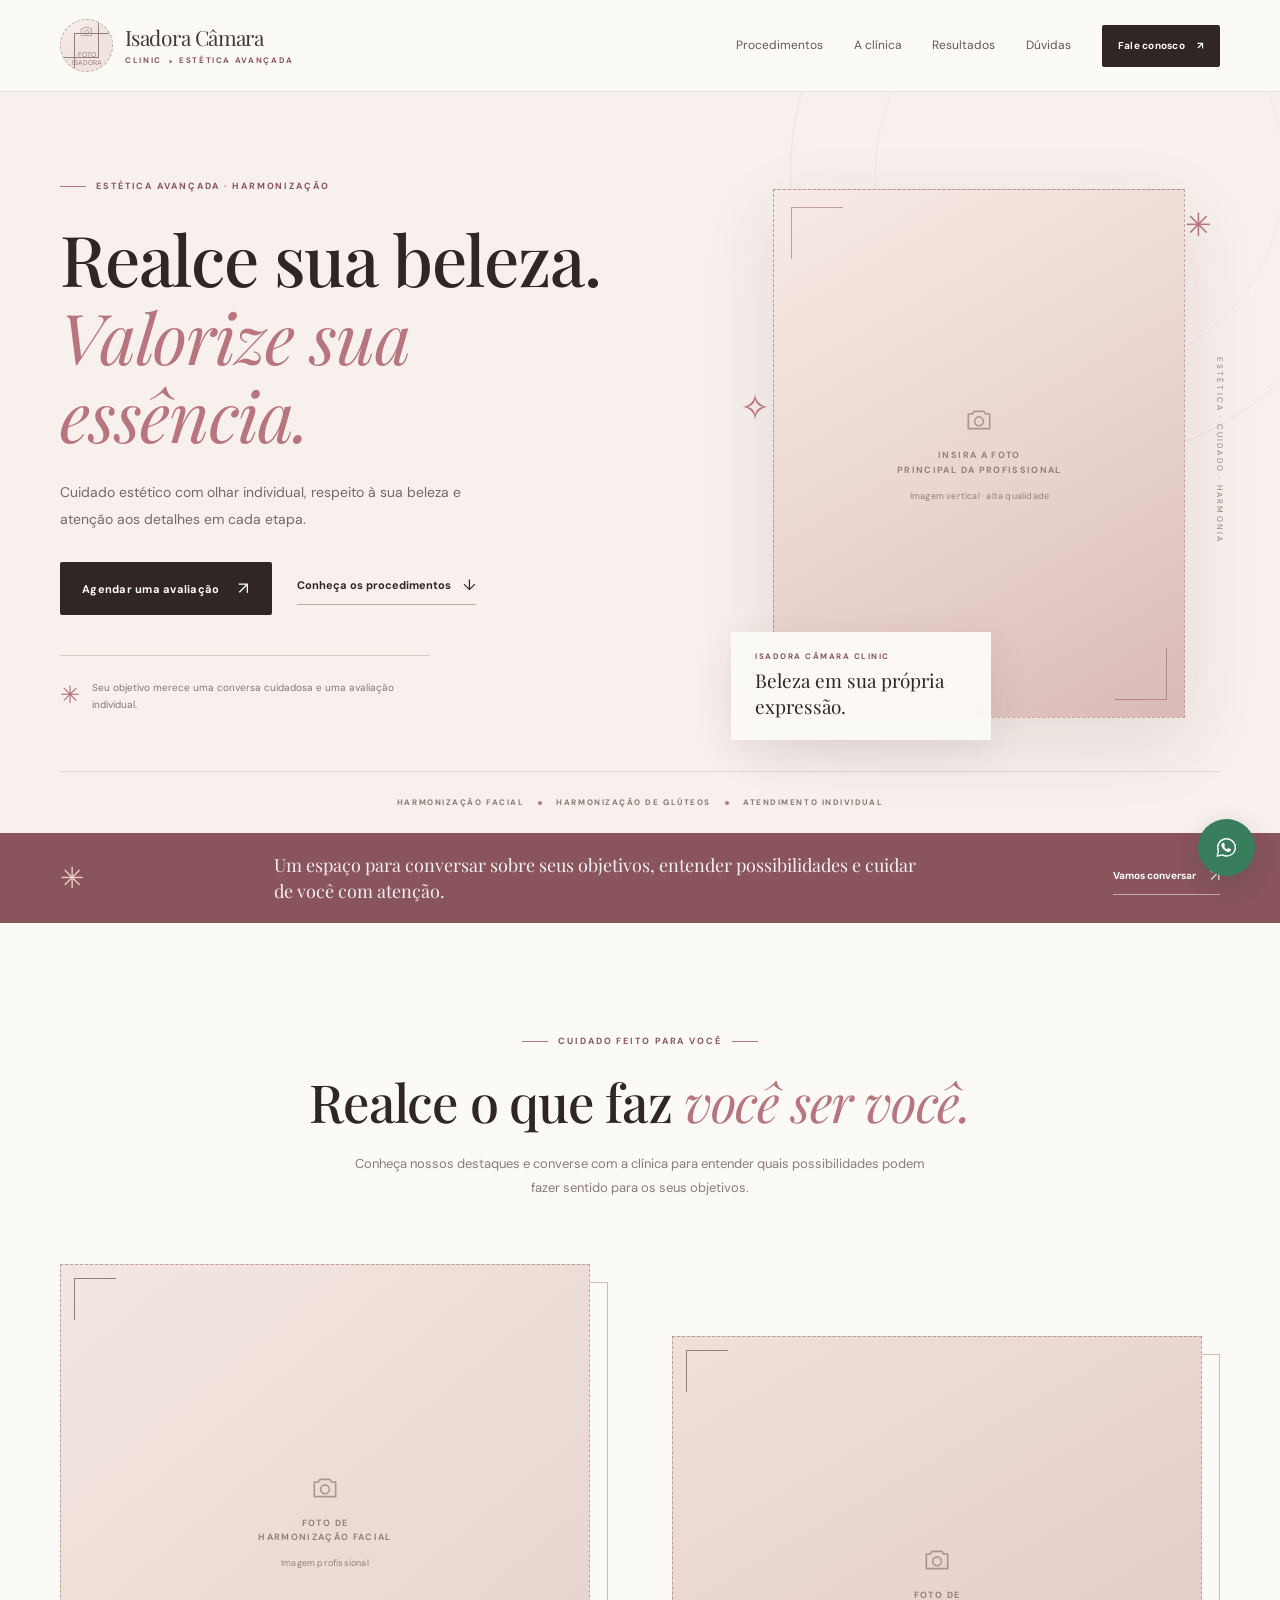
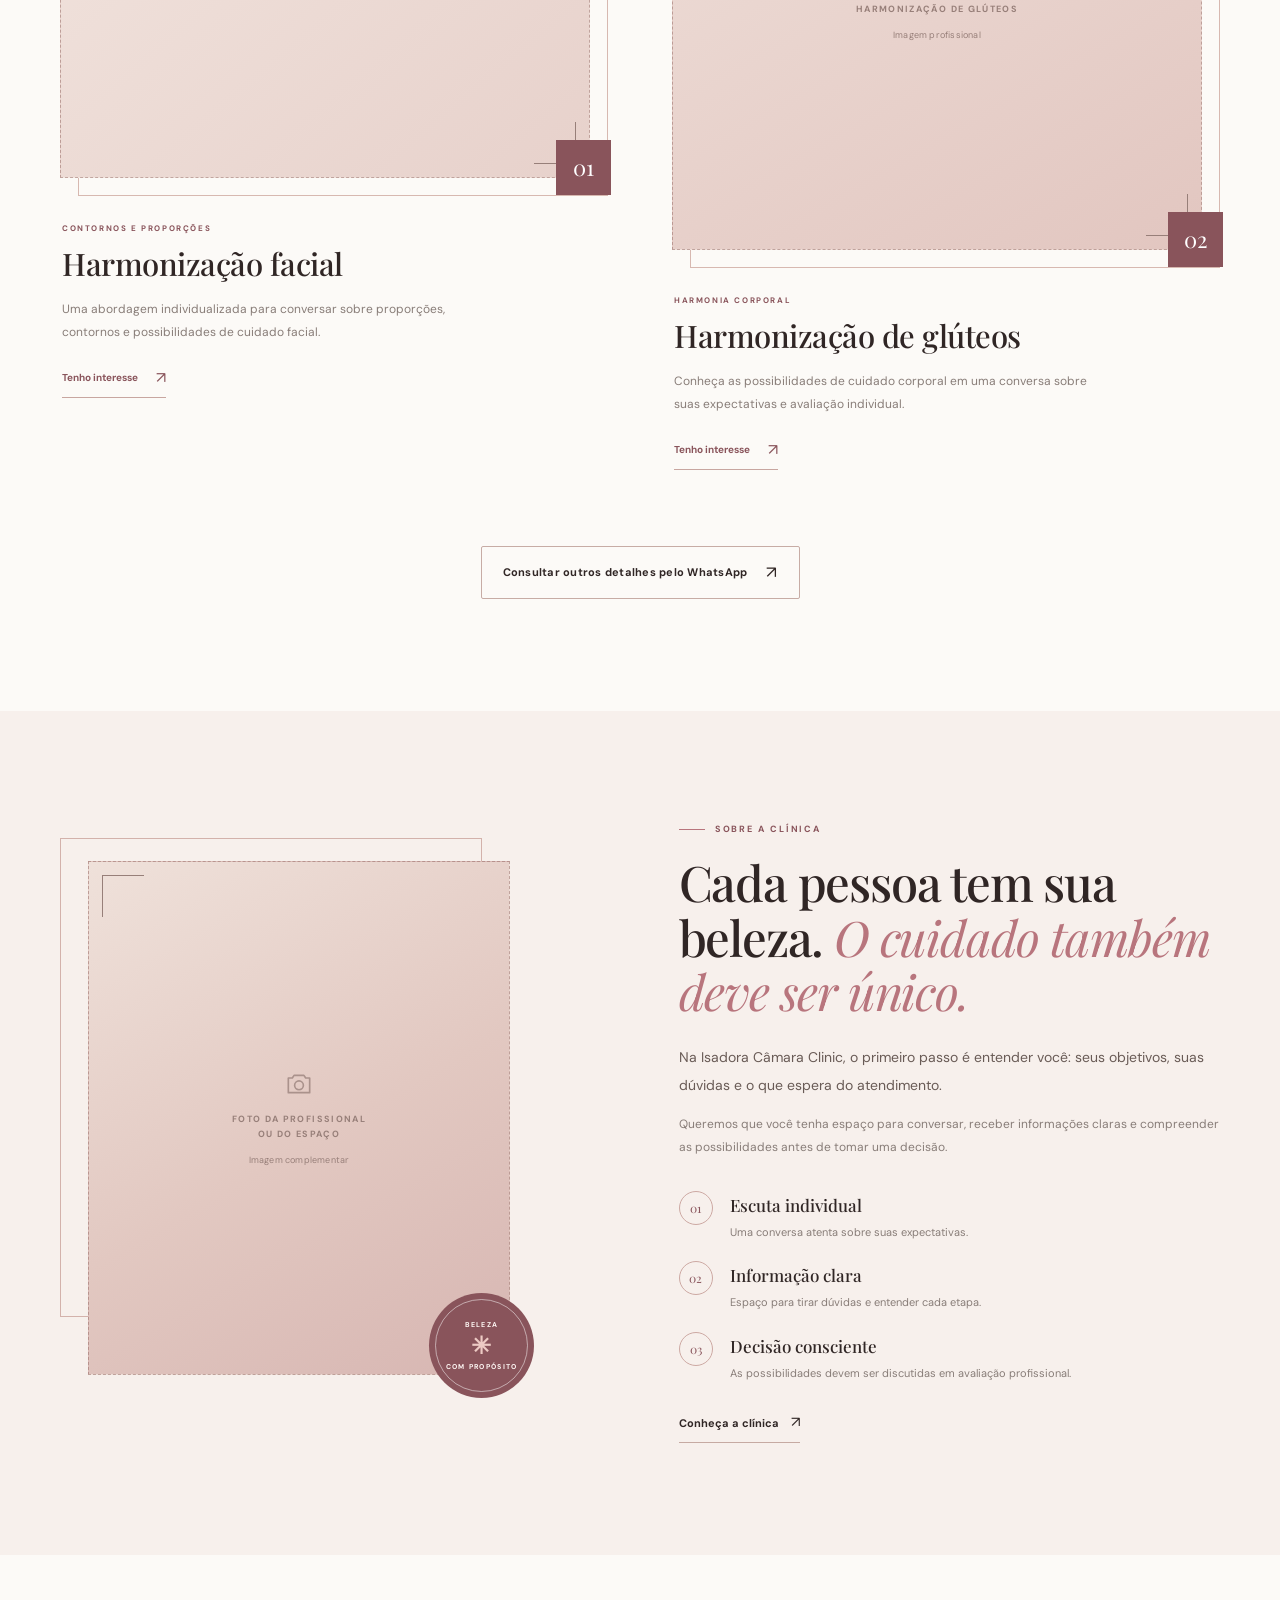
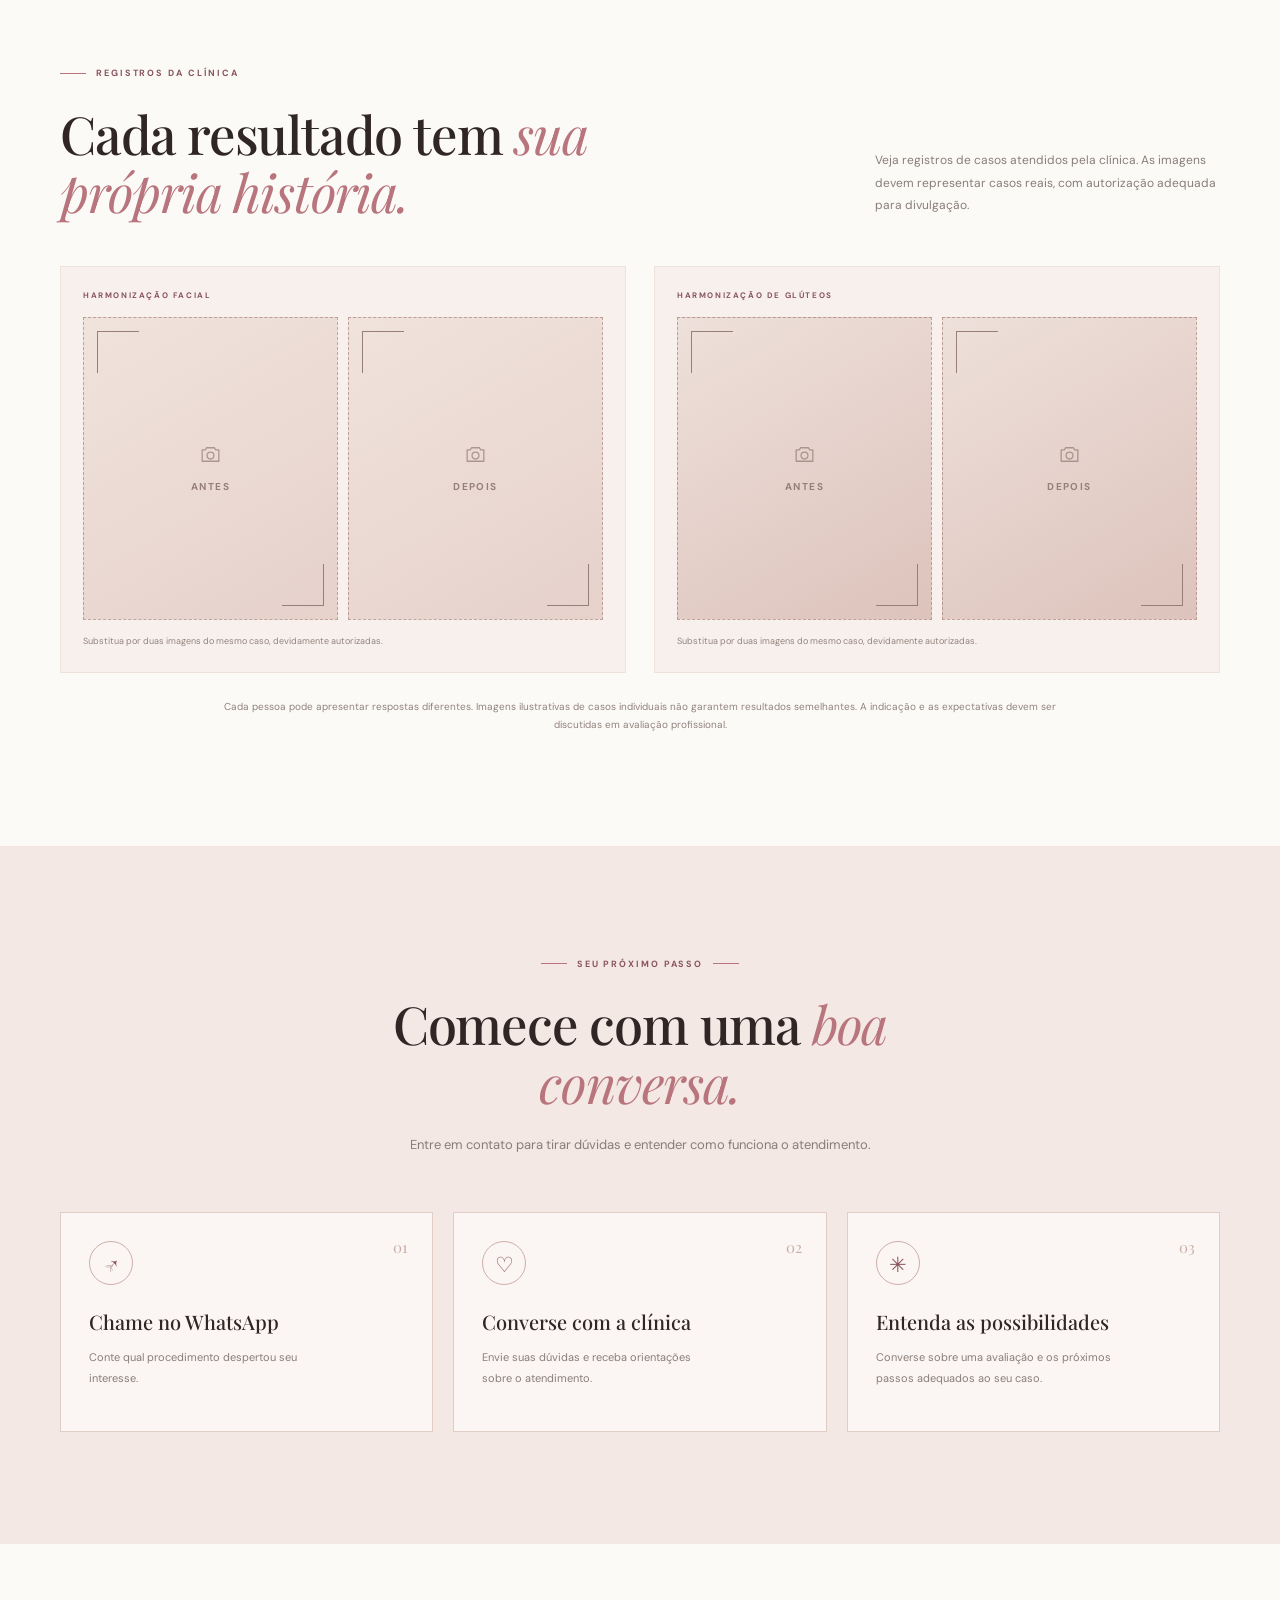
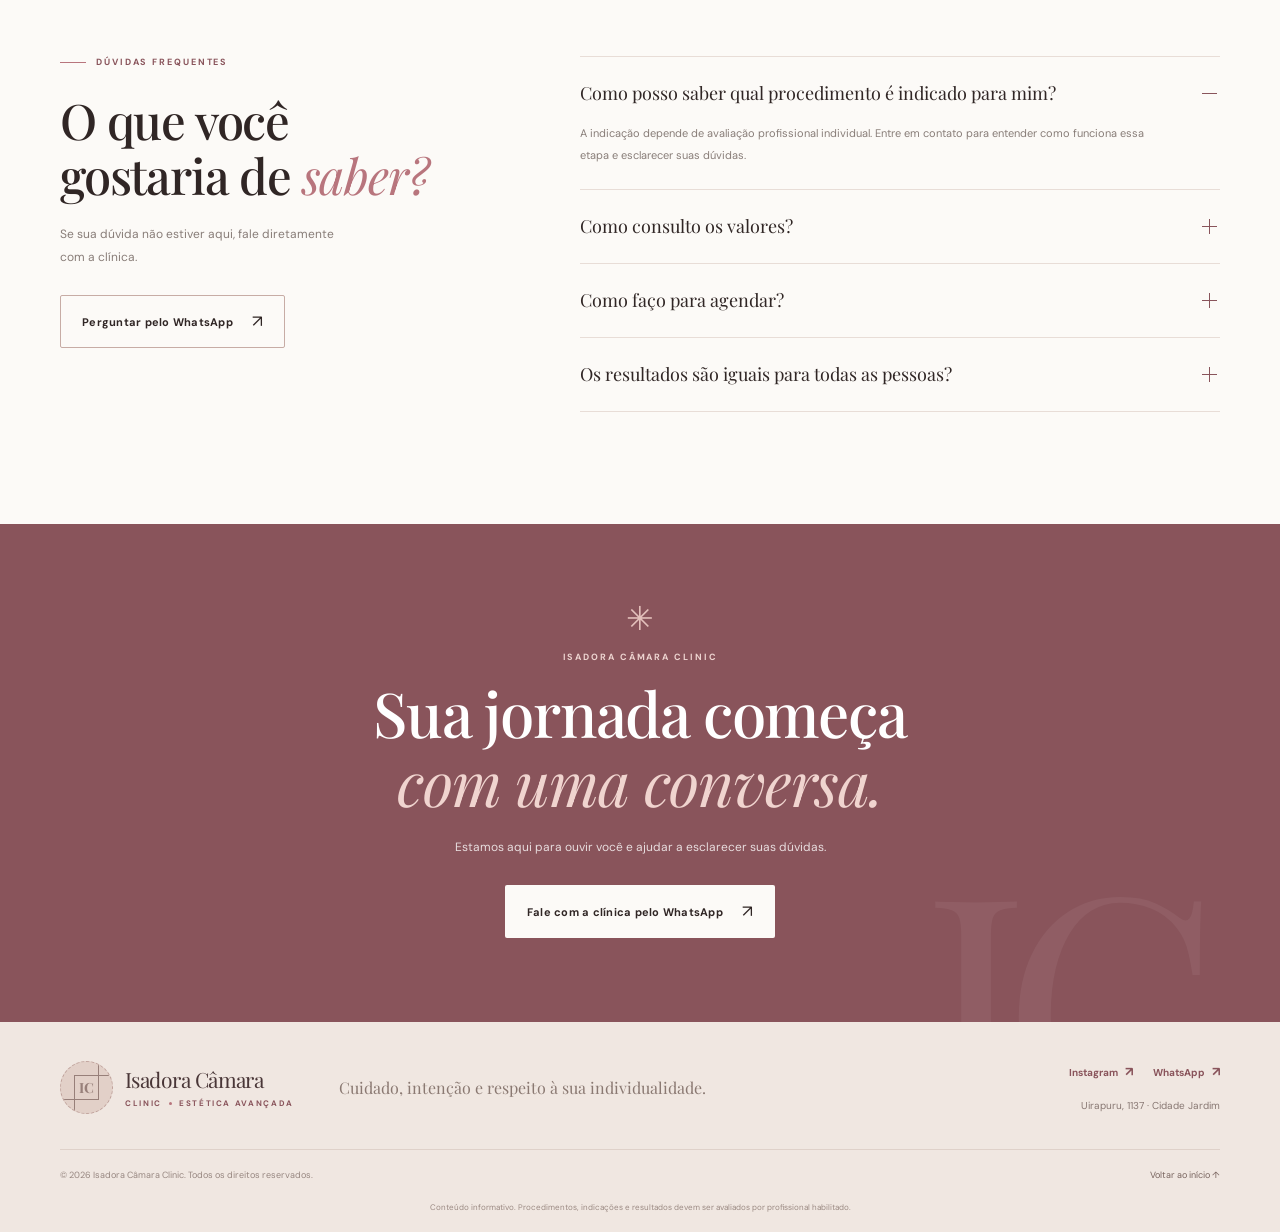
==== index.html @ d54d8a69 "add" ====
<!DOCTYPE html>
<html lang="pt-BR">
<head>
    <meta charset="UTF-8">
    <meta name="viewport" content="width=device-width, initial-scale=1.0">

    <title>Isadora Câmara Clinic</title>

    <meta http-equiv="refresh" content="0; url=./public/pages/index.html">

    <script>
        window.location.replace("./public/pages/index.html");
    </script>
</head>
<body>
    <p>
        Abrindo a landing page...
        <a href="./public/pages/index.html">
            Clique aqui se a página não abrir automaticamente.
        </a>
    </p>
</body>
</html>
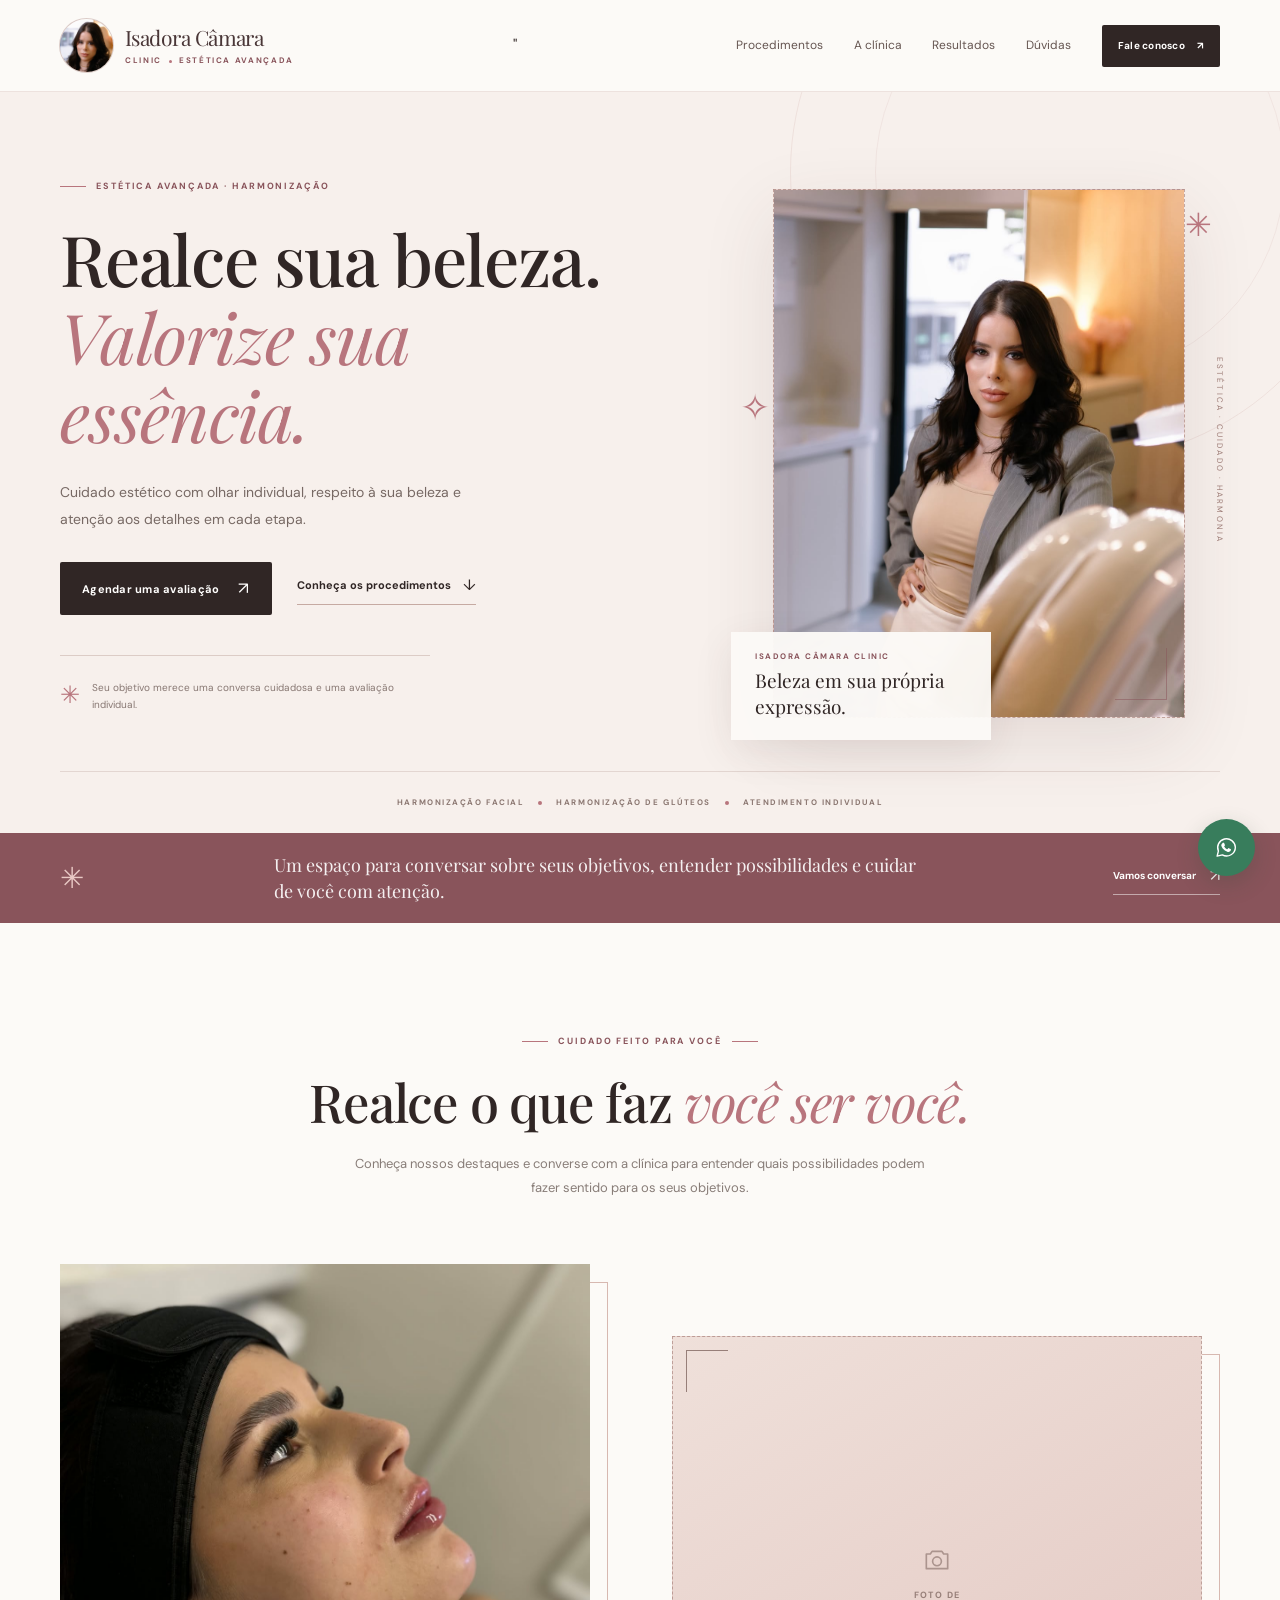
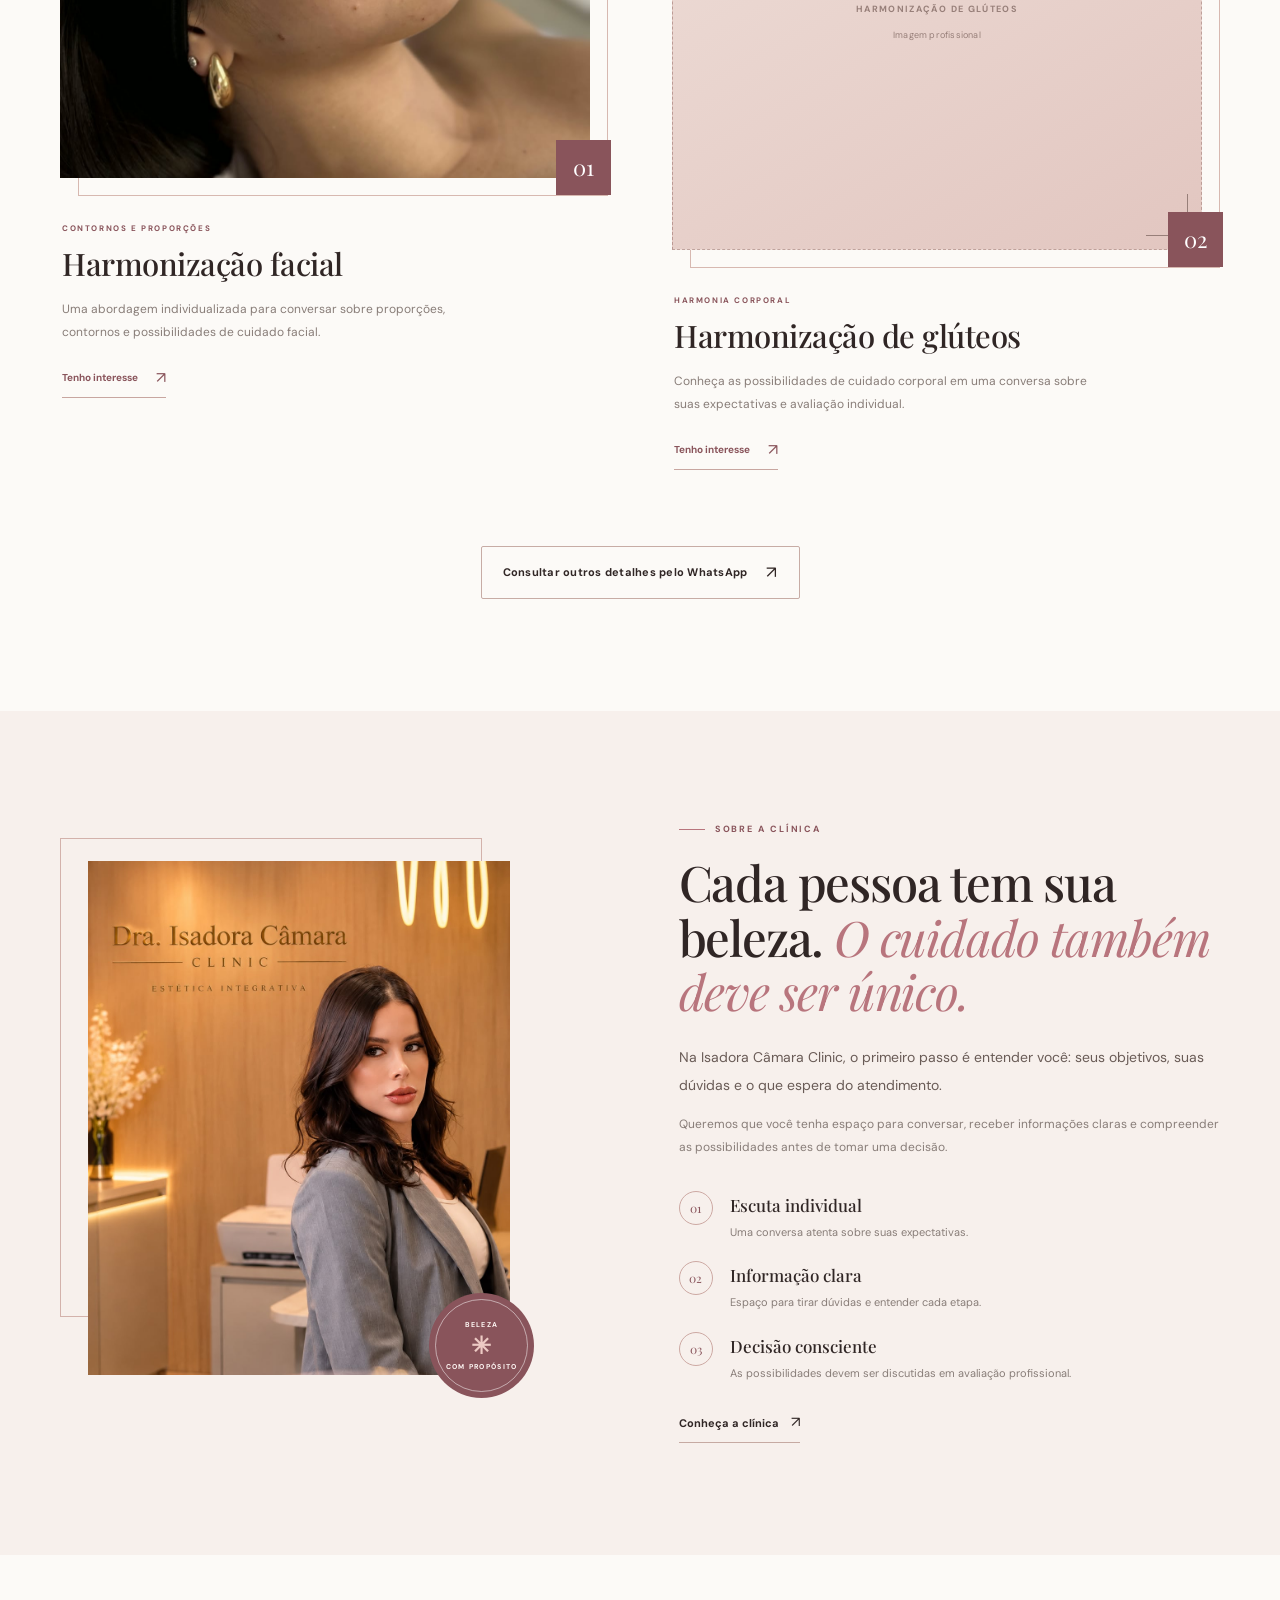
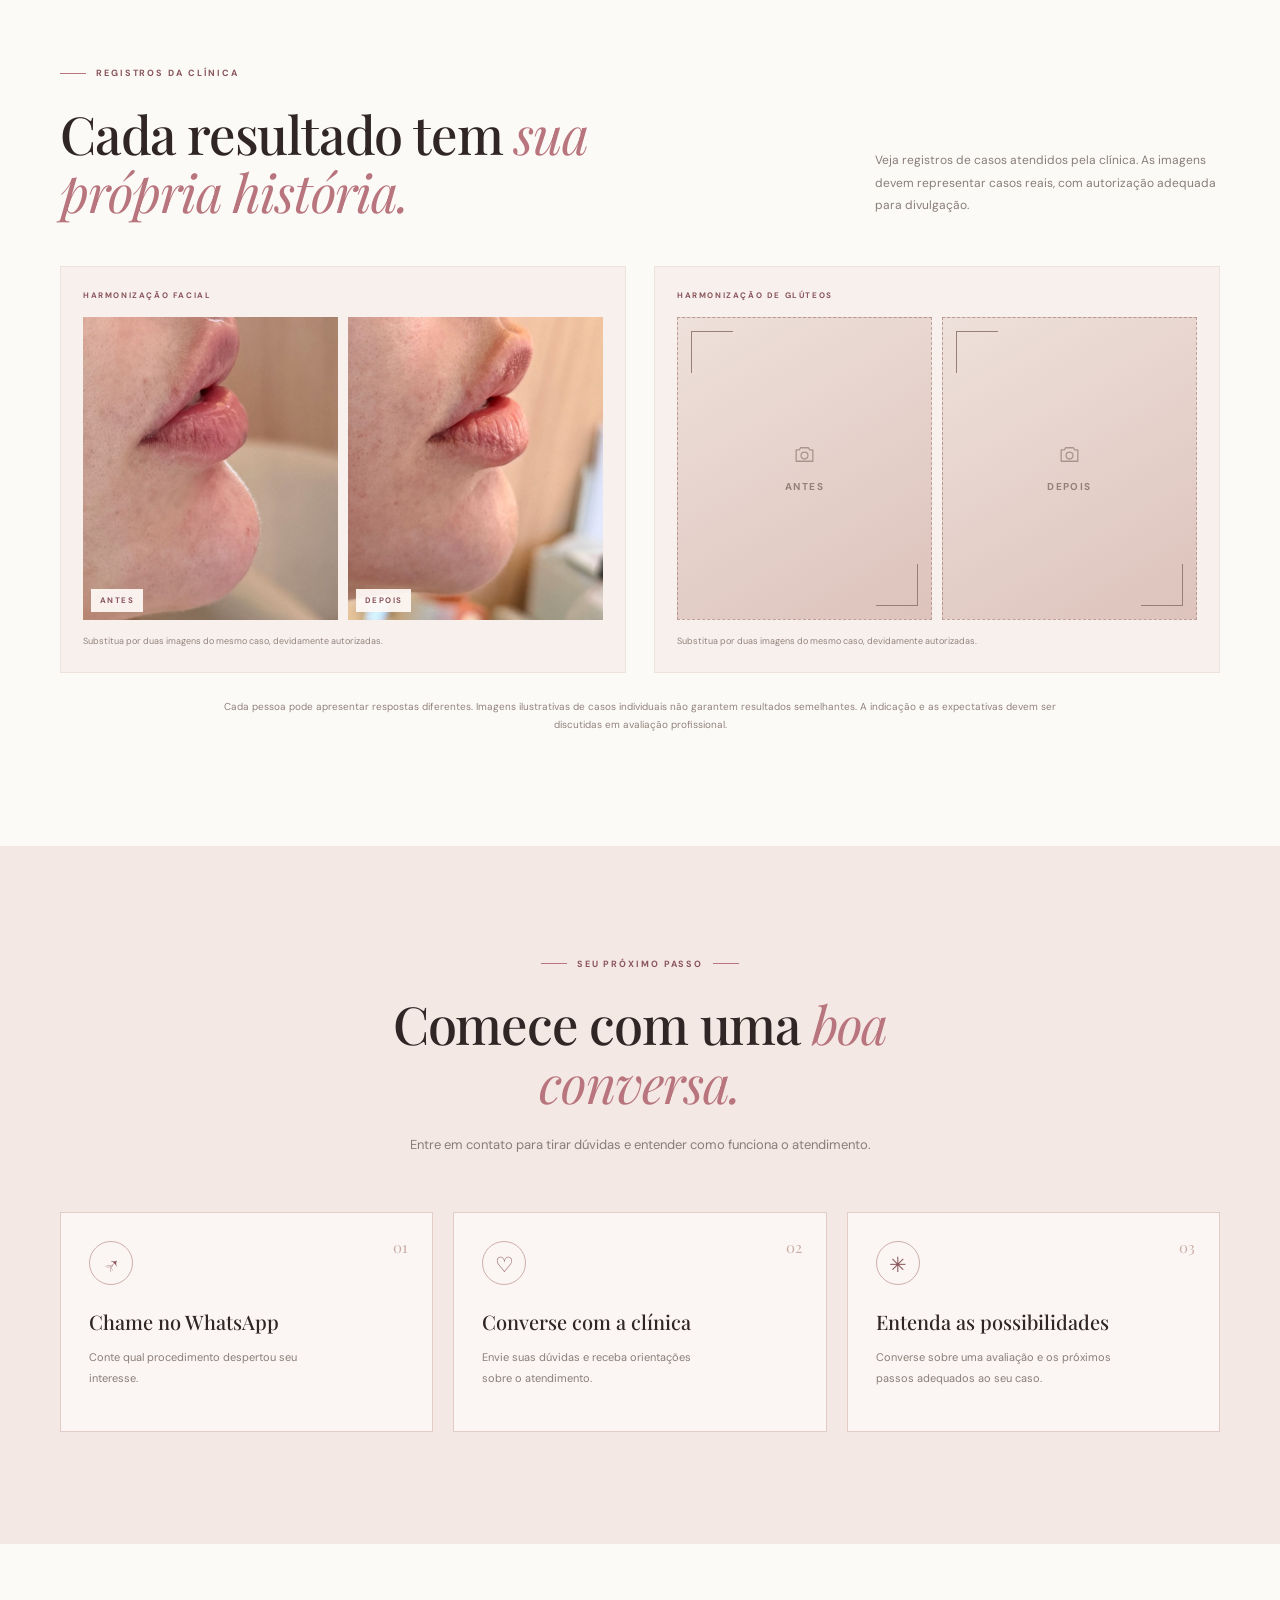
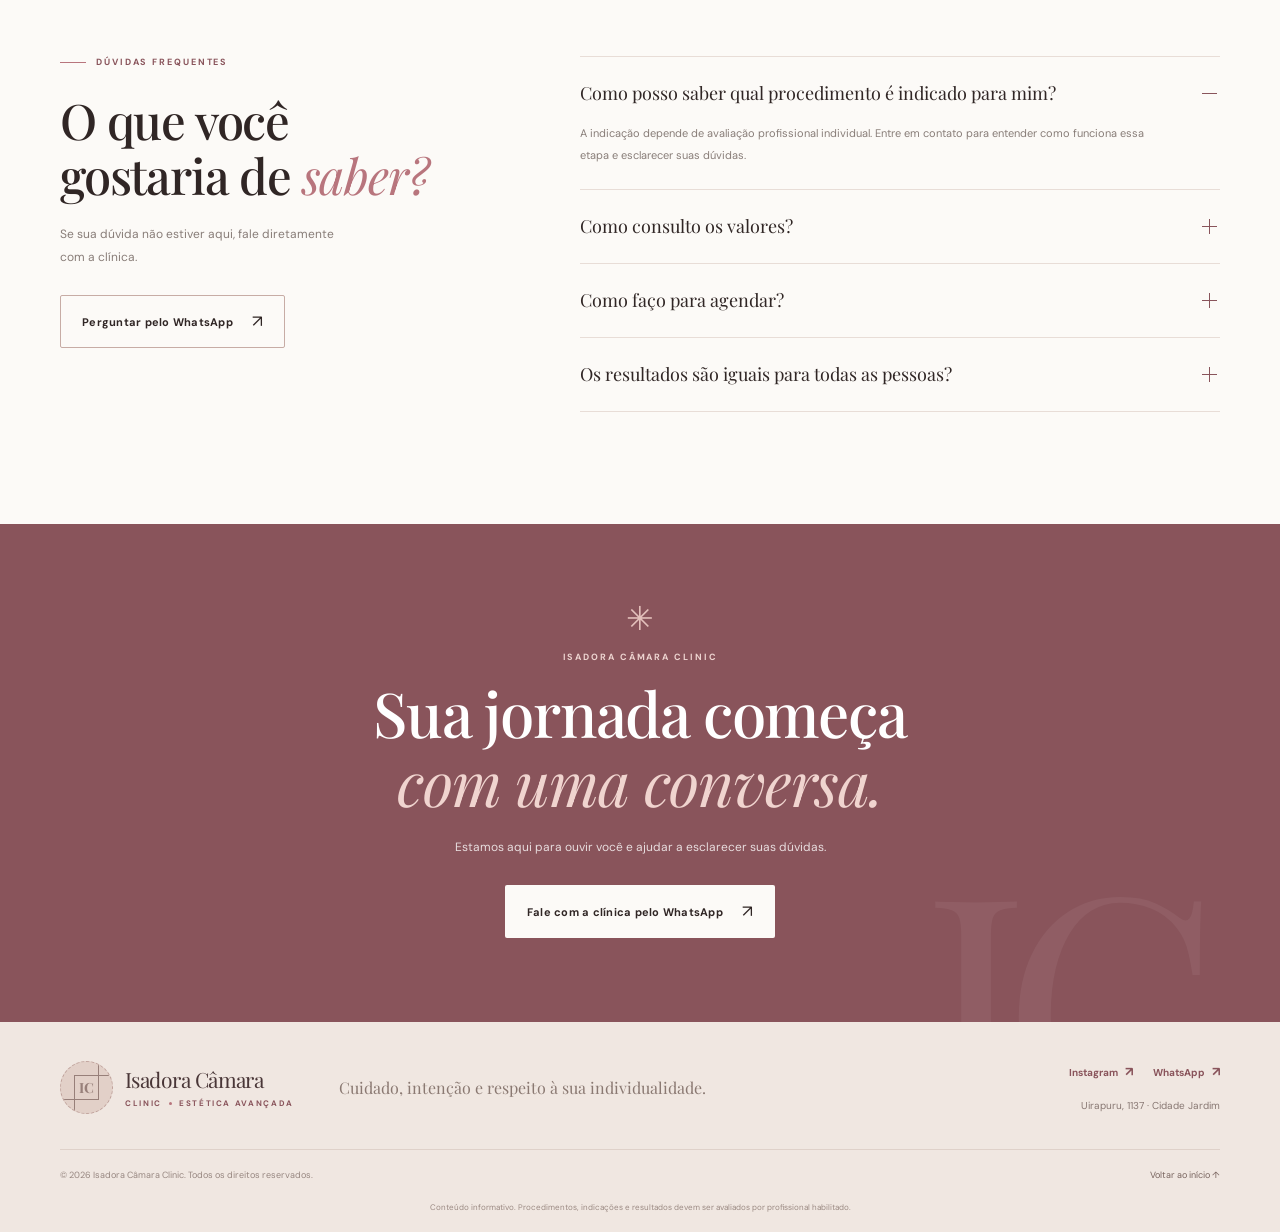
==== commit c00614dc: "Update index.html" ====
--- a/index.html
+++ b/index.html
@@ -1,23 +1,23 @@
-<!DOCTYPE html>
+<!doctype html>
 <html lang="pt-BR">
-<head>
-    <meta charset="UTF-8">
-    <meta name="viewport" content="width=device-width, initial-scale=1.0">
+  <head>
+    <meta charset="UTF-8" />
+    <meta name="viewport" content="width=device-width, initial-scale=1.0" />
 
     <title>Isadora Câmara Clinic</title>
 
-    <meta http-equiv="refresh" content="0; url=./public/pages/index.html">
+    <meta http-equiv="refresh" content="0; url=./public/pages/index.html" />
 
     <script>
-        window.location.replace("./public/pages/index.html");
+      window.location.replace("./public/pages/index.html");
     </script>
-</head>
-<body>
+  </head>
+  <body>
     <p>
-        Abrindo a landing page...
-        <a href="./public/pages/index.html">
-            Clique aqui se a página não abrir automaticamente.
-        </a>
+      Abrindo a landing page...
+      <a href="./public/pages/index.html">
+        Clique aqui se a página não abrir automaticamente.
+      </a>
     </p>
-</body>
+  </body>
 </html>
